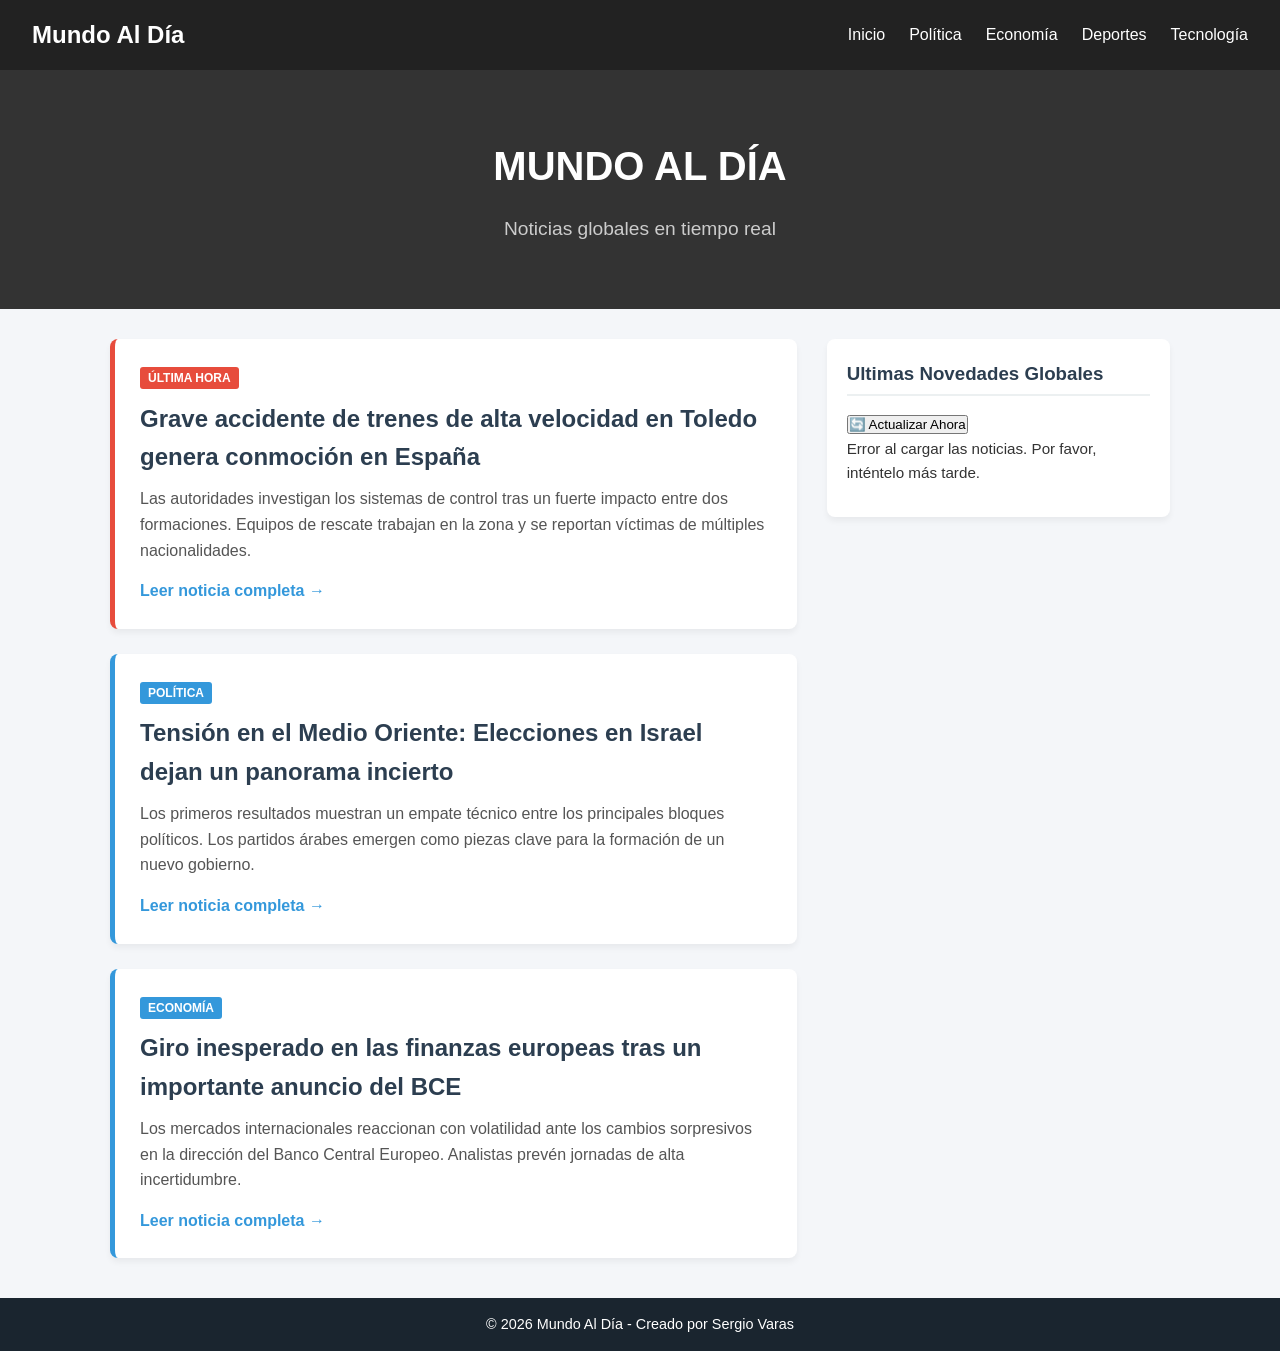
==== index.html @ 0098639f "ok" ====
<!DOCTYPE html>
<html lang="es">
<head>
    <meta charset="UTF-8">
    <meta name="viewport" content="width=device-width, initial-scale=1.0">
    <title>Mundo Al Día | Noticias Globales</title>
    <link rel="stylesheet" href="style/noticias.css">
</head>
<body>

    <header>
        <nav class="navbar">
            <div class="logo">Mundo Al Día</div>
            <input type="checkbox" id="menu-check">
            
            <label for="menu-check" class="menu-toggle">
            <span></span>
            <span></span>
            <span></span>
            </label>
            <ul class="nav-links" >
                <li><a href="#">Inicio</a></li>
                <li><a href="#">Política</a></li>
                <li><a href="#">Economía</a></li>
                <li><a href="#">Deportes</a></li>
                <li><a href="#">Tecnología</a></li>
            </ul>
        </nav>
        <div class="header-content">
            <h1>MUNDO AL DÍA</h1>
            <p>Noticias globales en tiempo real</p>
        </div>
    </header>

    <div class="container">
        <!-- Columna de Noticias Principales -->
        <main class="main-news">
            
            <!-- Noticia 1 -->
            <article class="card urgent">
                <span class="badge red">Última Hora</span>
                <h2>Grave accidente de trenes de alta velocidad en Toledo genera conmoción en España</h2>
                <p>Las autoridades investigan los sistemas de control tras un fuerte impacto entre dos formaciones. Equipos de rescate trabajan en la zona y se reportan víctimas de múltiples nacionalidades.</p>
                <a href="#" class="read-more">Leer noticia completa →</a>
            </article>

            <!-- Noticia 2 -->
            <article class="card">
                <span class="badge">Política</span>
                <h2>Tensión en el Medio Oriente: Elecciones en Israel dejan un panorama incierto</h2>
                <p>Los primeros resultados muestran un empate técnico entre los principales bloques políticos. Los partidos árabes emergen como piezas clave para la formación de un nuevo gobierno.</p>
                <a href="#" class="read-more">Leer noticia completa →</a>
            </article>

            <!-- Noticia 3 -->
            <article class="card">
                <span class="badge">Economía</span>
                <h2>Giro inesperado en las finanzas europeas tras un importante anuncio del BCE</h2>
                <p>Los mercados internacionales reaccionan con volatilidad ante los cambios sorpresivos en la dirección del Banco Central Europeo. Analistas prevén jornadas de alta incertidumbre.</p>
                <a href="#" class="read-more">Leer noticia completa →</a>
            </article>

        </main>

        <!-- Barra Lateral -->
        <sidebar>
            <h3>Ultimas Novedades Globales</h3>
            <!-- El botón que activa la función manual en el JS -->
            <button id="refresh-news" class="btn-refresh">🔄 Actualizar Ahora</button>
    
           <!-- La lista vacía donde el JS inyectará las noticias automáticamente -->
           <ul id="live-news-feed">
            <li class="loading">• Sincronizando con agencias de noticias en tiempo real...</li>
           </ul>
        </sidebar>
    </div>

    <footer>
        <p>&copy; 2026 Mundo Al Día -  Creado por  Sergio Varas</p>
    </footer>
    <script src="javaScript/noticias.js"></script>
</body>
</html>
---- style/noticias.css ----
/* Estilos Generales */
        * {
            box-sizing: border-box;
            margin: 0;
            padding: 0;
        }
        body {
            font-family: 'Segoe UI', Tahoma, Geneva, Verdana, sans-serif;
            line-height: 1.6;
            background-color: #f4f6f9;
            color: #333;
        }
        .navbar {
            display: flex;
            justify-content: space-between;
            align-items: center;
            background-color: #222;
            color: #fff;
            padding: 1rem 2rem;
            position: relative;
            z-index: 10; 
        }
        .logo{
            font-size:1.5rem;
            font-weight:bold;
        }
        .nav-links {
            display: flex;
            list-style:none;
            gap: 1.5rem;
        }
        .nav-links a {
            color:#fff;
            text-decoration: none;
            font-weight: 500;
            transition: color 0.3s ease;
        }
        .nav-links a:hover {
            color: #3498db;
        }
        #menu-check {
            display: none;
        }
        .menu-toggle {
            display: none;

        }
        @media (max-width: 768px){
            .menu-toggle{
                display:flex;
                flex-direction: column;
                justify-content: space-between;
                width: 30px;
                height:21px;
                cursor:pointer; 
                z-index:20;
                color:#fff;
            }
            .menu-toggle span{
                display:block;
                height:3px;
                width:100%;
                background:#fff !important;
                border-radius:3px;
                transition: transform 0.3s ease, opacity 0.3s ease;
                transform-origin: left center;
            }
            /* animacion de hambuersa*/
            #menu-check:checked  ~ .menu-toggle span:nth-child(2) {
                opacity: 0;
                transform: scale(0);
            }
            #menu-check:checked  ~ .menu-toggle span:nth-child(1) {
                transform: rotate(45deg) translate(2px, -1px);
            }
            #menu-check:checked  ~ .menu-toggle span:nth-child(3) {
                transform: rotate(-45deg) translate(2px, 1px);
            }
            /*--- despliege swl mwnu---*/
            .nav-links {
                position: absolute;
                top: 100%;
                left: 0;
                width: 100%;
                background-color: hsl(0, 66%, 51%);
                flex-direction:column;
                align-items:center;
                max-height:0;
                overflow: hidden;
                transition: max-height 0.4s ease-in-out;
            }
            .nav-links li {
                margin:1.5rem 0;
            }
            #menu-check:checked ~ .nav-links {
                max-height: 350px; /* Ajusta según la cantidad de enlaces */
            }
            .container {
                grid-template-columns: 1fr; /* Cambia a una sola columna en pantallas pequeñas */

            }
        }
        /* Estilos para contenedor del titulo y parrafo*/
        .header-content {
            display:flex;
            flex-direction:column;
            justify-content:center;
            align-items:center;
            text-align:center;
        
        /* Espaciado y dimension*/
            padding: 4rem 2rem;
            background-color: #333;
            color: #fff;

        }
        /* Estilos especificos para el titulo*/
        .header-content h1 {
            font-size: 2.5rem;
            margin-bottom: 1rem;
            font-weight:700;
        }
        .header-content p{
            font-size: 1.2rem;
            max-width: 600px;
            line-height: 1.6;
            color:#ccc;
        }
        @media (max-width: 768px) {
            .header-content h1 {
                font-size: 2rem;
            }
            .header-content p {
                font-size: 1rem;
            }
        }
        /* Contenedor Principal */
        .container {
            max-width: 1100px;
            margin: 30px auto;
            padding: 0 20px;
            display: grid;
            grid-template-columns: 2fr 1fr;
            gap: 30px;
        }

        /* Sección de Noticias */
        .main-news {
            display: flex;
            flex-direction: column;
            gap: 25px;
        }
        .card {
            background: #fff;
            padding: 25px;
            border-radius: 8px;
            box-shadow: 0 4px 6px rgba(0,0,0,0.05);
            border-left: 5px solid #3498db;
        }
        .card.urgent {
            border-left-color: #e74c3c;
        }
        .badge {
            background-color: #3498db;
            color: white;
            padding: 4px 8px;
            font-size: 0.75rem;
            text-transform: uppercase;
            font-weight: bold;
            border-radius: 3px;
        }
        .badge.red { background-color: #e74c3c; }
        .card h2 {
            margin: 10px 0;
            font-size: 1.5rem;
            color: #2c3e50;
        }
        .card p {
            color: #555;
            margin-bottom: 15px;
        }
        .read-more {
            display: inline-block;
            color: #3498db;
            text-decoration: none;
            font-weight: bold;
        }
        .read-more:hover {
            text-decoration: underline;
        }

        /* Barra Lateral (Sidebar) */
        sidebar {
            background: #fff;
            padding: 20px;
            border-radius: 8px;
            box-shadow: 0 4px 6px rgba(0,0,0,0.05);
            height: fit-content;
        }
        sidebar h3 {
            color: #2c3e50;
            margin-bottom: 15px;
            border-bottom: 2px solid #ecf0f1;
            padding-bottom: 5px;
        }
        sidebar ul {
            list-style: none;
        }
        sidebar li {
            margin-bottom: 12px;
            font-size: 0.95rem;
        }
        sidebar a {
            color: #333;
            text-decoration: none;
        }
        sidebar a:hover {
            color: #e74c3c;
        }

        /* Pie de página */
        footer {
            background-color: #1a252f;
            color: #fff;
            text-align: center;
            padding: 15px;
            margin-top: 40px;
            font-size: 0.9rem;
        }

        /* Adaptación para Celulares */
        @media (max-width: 768px) {
            .container {
                grid-template-columns: 1fr;
            }
        }
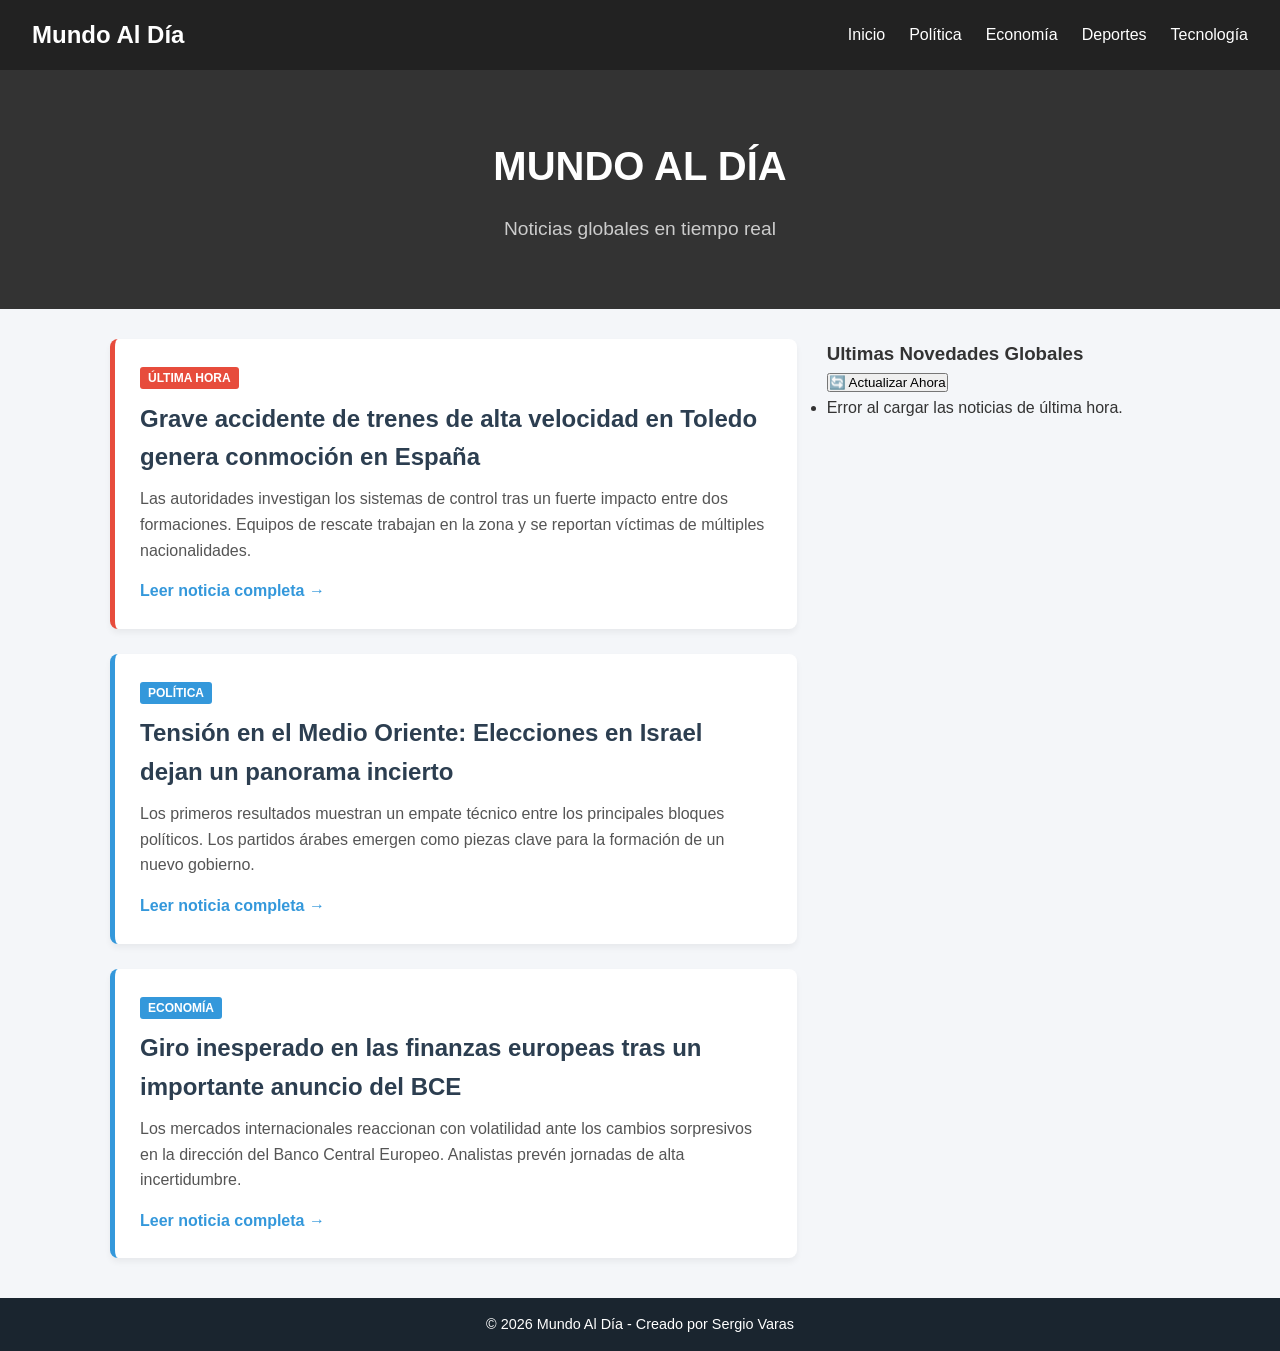
==== commit bf55c81f: "ok" ====
--- a/index.html
+++ b/index.html
@@ -63,7 +63,7 @@
         </main>
 
         <!-- Barra Lateral -->
-        <sidebar>
+        <aside  >
             <h3>Ultimas Novedades Globales</h3>
             <!-- El botón que activa la función manual en el JS -->
             <button id="refresh-news" class="btn-refresh">🔄 Actualizar Ahora</button>
@@ -72,7 +72,7 @@
            <ul id="live-news-feed">
             <li class="loading">• Sincronizando con agencias de noticias en tiempo real...</li>
            </ul>
-        </sidebar>
+        </aside>
     </div>
 
     <footer>
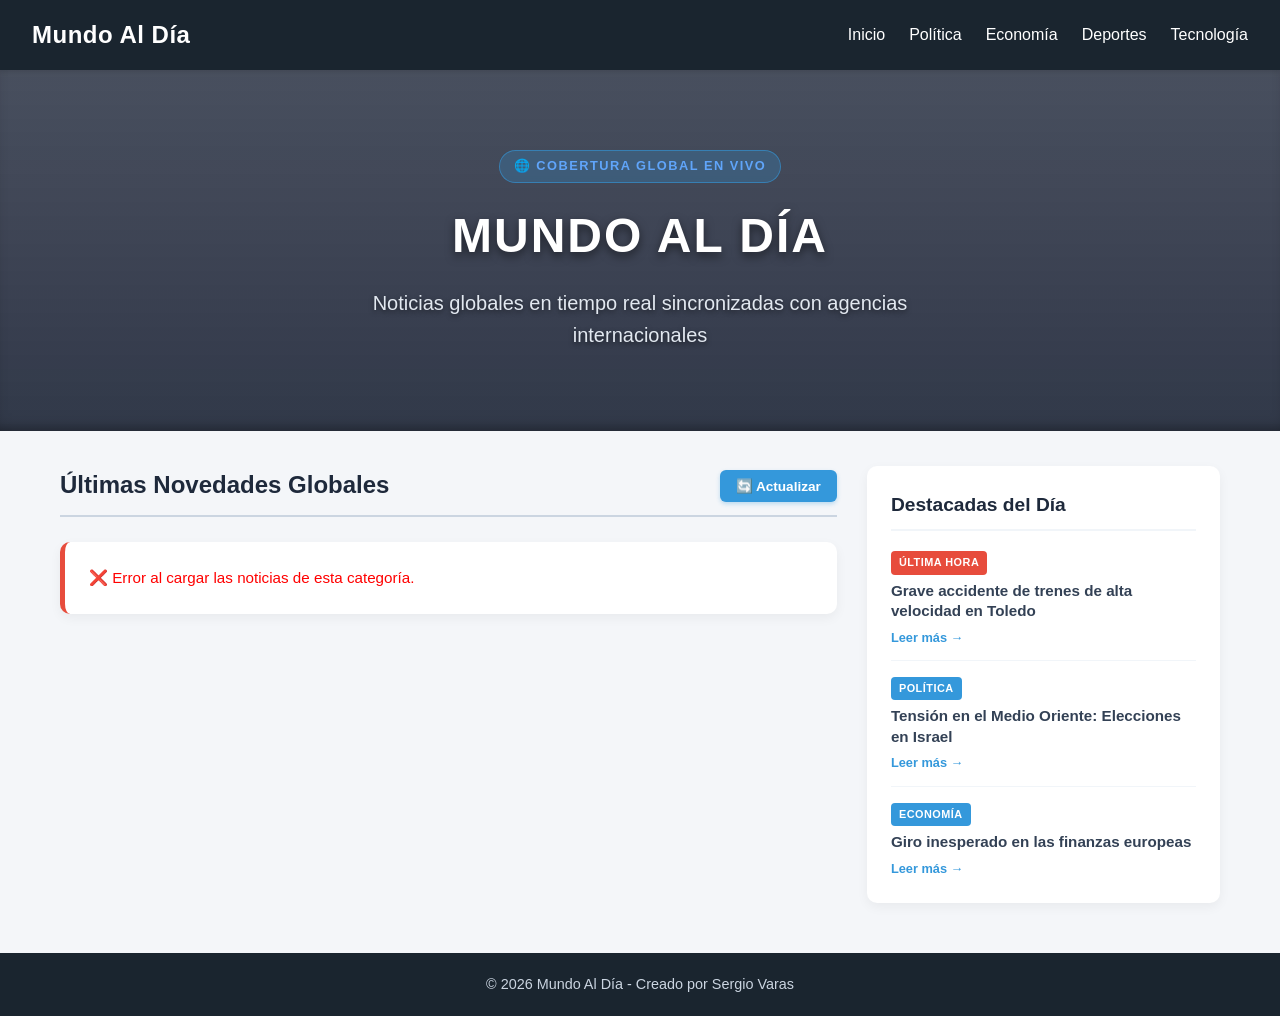
==== commit 9a715801: "nuevo diseño" ====
--- a/index.html
+++ b/index.html
@@ -14,70 +14,72 @@
             <input type="checkbox" id="menu-check">
             
             <label for="menu-check" class="menu-toggle">
-            <span></span>
-            <span></span>
-            <span></span>
+                <span></span>
+                <span></span>
+                <span></span>
             </label>
-            <ul class="nav-links" >
-                <li><a href="#">Inicio</a></li>
-                <li><a href="#">Política</a></li>
-                <li><a href="#">Economía</a></li>
-                <li><a href="#">Deportes</a></li>
-                <li><a href="#">Tecnología</a></li>
+            <ul class="nav-links">
+                <li><a href="#" class="nav-link" data-category="world">Inicio</a></li>
+                <li><a href="#"class="nav-link" data-category="politics">Política</a></li>
+                <li><a href="#"class="nav-link" data-category="business">Economía</a></li>
+                <li><a href="#"class="nav-link" data-category="sports">Deportes</a></li>
+                <li><a href="#"class="nav-link" data-category="technology">Tecnología</a></li>
             </ul>
         </nav>
         <div class="header-content">
+            <span class="header-badge">🌐 Cobertura Global en Vivo</span>
             <h1>MUNDO AL DÍA</h1>
-            <p>Noticias globales en tiempo real</p>
+            <p>Noticias globales en tiempo real sincronizadas con agencias internacionales</p>
         </div>
     </header>
 
     <div class="container">
-        <!-- Columna de Noticias Principales -->
+        <!-- COLUMNA PRINCIPAL: ÚLTIMAS NOVEDADES GLOBALES EN TIEMPO REAL (EN TARJETAS) -->
         <main class="main-news">
+            <div class="main-header-title">
+                <h2>Últimas Novedades Globales</h2>
+                <button id="refresh-news" class="btn-refresh">🔄 Actualizar</button>
+            </div>
+
+            <!-- El contenedor dinámico donde el JavaScript inyectará las tarjetas -->
+            <div id="live-news-feed" class="news-grid">
+                <div class="card loading-card">
+                    <p>🔄 Sincronizando con agencias de noticias en tiempo real...</p>
+                </div>
+            </div>
+        </main>
+
+        <!-- BARRA LATERAL (ASIDE): Noticias estáticas secundarias -->
+        <aside class="sidebar-secondary">
+            <h3>Destacadas del Día</h3>
             
-            <!-- Noticia 1 -->
-            <article class="card urgent">
+            <!-- Noticia Estática 1 -->
+            <article class="sidebar-card urgent">
                 <span class="badge red">Última Hora</span>
-                <h2>Grave accidente de trenes de alta velocidad en Toledo genera conmoción en España</h2>
-                <p>Las autoridades investigan los sistemas de control tras un fuerte impacto entre dos formaciones. Equipos de rescate trabajan en la zona y se reportan víctimas de múltiples nacionalidades.</p>
-                <a href="#" class="read-more">Leer noticia completa →</a>
+                <h4>Grave accidente de trenes de alta velocidad en Toledo</h4>
+                <a href="#" class="read-more-sm">Leer más →</a>
             </article>
 
-            <!-- Noticia 2 -->
-            <article class="card">
+            <!-- Noticia Estática 2 -->
+            <article class="sidebar-card">
                 <span class="badge">Política</span>
-                <h2>Tensión en el Medio Oriente: Elecciones en Israel dejan un panorama incierto</h2>
-                <p>Los primeros resultados muestran un empate técnico entre los principales bloques políticos. Los partidos árabes emergen como piezas clave para la formación de un nuevo gobierno.</p>
-                <a href="#" class="read-more">Leer noticia completa →</a>
+                <h4>Tensión en el Medio Oriente: Elecciones en Israel</h4>
+                <a href="#" class="read-more-sm">Leer más →</a>
             </article>
 
-            <!-- Noticia 3 -->
-            <article class="card">
+            <!-- Noticia Estática 3 -->
+            <article class="sidebar-card">
                 <span class="badge">Economía</span>
-                <h2>Giro inesperado en las finanzas europeas tras un importante anuncio del BCE</h2>
-                <p>Los mercados internacionales reaccionan con volatilidad ante los cambios sorpresivos en la dirección del Banco Central Europeo. Analistas prevén jornadas de alta incertidumbre.</p>
-                <a href="#" class="read-more">Leer noticia completa →</a>
+                <h4>Giro inesperado en las finanzas europeas</h4>
+                <a href="#" class="read-more-sm">Leer más →</a>
             </article>
-
-        </main>
-
-        <!-- Barra Lateral -->
-        <aside  >
-            <h3>Ultimas Novedades Globales</h3>
-            <!-- El botón que activa la función manual en el JS -->
-            <button id="refresh-news" class="btn-refresh">🔄 Actualizar Ahora</button>
-    
-           <!-- La lista vacía donde el JS inyectará las noticias automáticamente -->
-           <ul id="live-news-feed">
-            <li class="loading">• Sincronizando con agencias de noticias en tiempo real...</li>
-           </ul>
         </aside>
     </div>
 
     <footer>
-        <p>&copy; 2026 Mundo Al Día -  Creado por  Sergio Varas</p>
+        <p>&copy; 2026 Mundo Al Día - Creado por Sergio Varas</p>
     </footer>
+
     <script src="javaScript/noticias.js"></script>
 </body>
-</html>
+</html>
--- a/style/noticias.css
+++ b/style/noticias.css
@@ -1,236 +1,465 @@
-  /* Estilos Generales */
-        * {
-            box-sizing: border-box;
-            margin: 0;
-            padding: 0;
-        }
-        body {
-            font-family: 'Segoe UI', Tahoma, Geneva, Verdana, sans-serif;
-            line-height: 1.6;
-            background-color: #f4f6f9;
-            color: #333;
-        }
-        .navbar {
-            display: flex;
-            justify-content: space-between;
-            align-items: center;
-            background-color: #222;
-            color: #fff;
-            padding: 1rem 2rem;
-            position: relative;
-            z-index: 10; 
-        }
-        .logo{
-            font-size:1.5rem;
-            font-weight:bold;
-        }
-        .nav-links {
-            display: flex;
-            list-style:none;
-            gap: 1.5rem;
-        }
-        .nav-links a {
-            color:#fff;
-            text-decoration: none;
-            font-weight: 500;
-            transition: color 0.3s ease;
-        }
-        .nav-links a:hover {
-            color: #3498db;
-        }
-        #menu-check {
-            display: none;
-        }
-        .menu-toggle {
-            display: none;
-
-        }
-        @media (max-width: 768px){
-            .menu-toggle{
-                display:flex;
-                flex-direction: column;
-                justify-content: space-between;
-                width: 30px;
-                height:21px;
-                cursor:pointer; 
-                z-index:20;
-                color:#fff;
-            }
-            .menu-toggle span{
-                display:block;
-                height:3px;
-                width:100%;
-                background:#fff !important;
-                border-radius:3px;
-                transition: transform 0.3s ease, opacity 0.3s ease;
-                transform-origin: left center;
-            }
-            /* animacion de hambuersa*/
-            #menu-check:checked  ~ .menu-toggle span:nth-child(2) {
-                opacity: 0;
-                transform: scale(0);
-            }
-            #menu-check:checked  ~ .menu-toggle span:nth-child(1) {
-                transform: rotate(45deg) translate(2px, -1px);
-            }
-            #menu-check:checked  ~ .menu-toggle span:nth-child(3) {
-                transform: rotate(-45deg) translate(2px, 1px);
-            }
-            /*--- despliege swl mwnu---*/
-            .nav-links {
-                position: absolute;
-                top: 100%;
-                left: 0;
-                width: 100%;
-                background-color: hsl(0, 66%, 51%);
-                flex-direction:column;
-                align-items:center;
-                max-height:0;
-                overflow: hidden;
-                transition: max-height 0.4s ease-in-out;
-            }
-            .nav-links li {
-                margin:1.5rem 0;
-            }
-            #menu-check:checked ~ .nav-links {
-                max-height: 350px; /* Ajusta según la cantidad de enlaces */
-            }
-            .container {
-                grid-template-columns: 1fr; /* Cambia a una sola columna en pantallas pequeñas */
-
-            }
-        }
-        /* Estilos para contenedor del titulo y parrafo*/
-        .header-content {
-            display:flex;
-            flex-direction:column;
-            justify-content:center;
-            align-items:center;
-            text-align:center;
-        
-        /* Espaciado y dimension*/
-            padding: 4rem 2rem;
-            background-color: #333;
-            color: #fff;
-
-        }
-        /* Estilos especificos para el titulo*/
-        .header-content h1 {
-            font-size: 2.5rem;
-            margin-bottom: 1rem;
-            font-weight:700;
-        }
-        .header-content p{
-            font-size: 1.2rem;
-            max-width: 600px;
-            line-height: 1.6;
-            color:#ccc;
-        }
-        @media (max-width: 768px) {
-            .header-content h1 {
-                font-size: 2rem;
-            }
-            .header-content p {
-                font-size: 1rem;
-            }
-        }
-        /* Contenedor Principal */
-        .container {
-            max-width: 1100px;
-            margin: 30px auto;
-            padding: 0 20px;
-            display: grid;
-            grid-template-columns: 2fr 1fr;
-            gap: 30px;
-        }
-
-        /* Sección de Noticias */
-        .main-news {
-            display: flex;
-            flex-direction: column;
-            gap: 25px;
-        }
-        .card {
-            background: #fff;
-            padding: 25px;
-            border-radius: 8px;
-            box-shadow: 0 4px 6px rgba(0,0,0,0.05);
-            border-left: 5px solid #3498db;
-        }
-        .card.urgent {
-            border-left-color: #e74c3c;
-        }
-        .badge {
-            background-color: #3498db;
-            color: white;
-            padding: 4px 8px;
-            font-size: 0.75rem;
-            text-transform: uppercase;
-            font-weight: bold;
-            border-radius: 3px;
-        }
-        .badge.red { background-color: #e74c3c; }
-        .card h2 {
-            margin: 10px 0;
-            font-size: 1.5rem;
-            color: #2c3e50;
-        }
-        .card p {
-            color: #555;
-            margin-bottom: 15px;
-        }
-        .read-more {
-            display: inline-block;
-            color: #3498db;
-            text-decoration: none;
-            font-weight: bold;
-        }
-        .read-more:hover {
-            text-decoration: underline;
-        }
-
-        /* Barra Lateral (Sidebar) */
-        sidebar {
-            background: #fff;
-            padding: 20px;
-            border-radius: 8px;
-            box-shadow: 0 4px 6px rgba(0,0,0,0.05);
-            height: fit-content;
-        }
-        sidebar h3 {
-            color: #2c3e50;
-            margin-bottom: 15px;
-            border-bottom: 2px solid #ecf0f1;
-            padding-bottom: 5px;
-        }
-        sidebar ul {
-            list-style: none;
-        }
-        sidebar li {
-            margin-bottom: 12px;
-            font-size: 0.95rem;
-        }
-        sidebar a {
-            color: #333;
-            text-decoration: none;
-        }
-        sidebar a:hover {
-            color: #e74c3c;
-        }
-
-        /* Pie de página */
-        footer {
-            background-color: #1a252f;
-            color: #fff;
-            text-align: center;
-            padding: 15px;
-            margin-top: 40px;
-            font-size: 0.9rem;
-        }
-
-        /* Adaptación para Celulares */
-        @media (max-width: 768px) {
-            .container {
-                grid-template-columns: 1fr;
-            }
-        }+/* Estilos Generales */
+* {
+    box-sizing: border-box;
+    margin: 0;
+    padding: 0;
+}
+
+body {
+    font-family: 'Segoe UI', Tahoma, Geneva, Verdana, sans-serif;
+    line-height: 1.6;
+    background-color: #f4f6f9;
+    color: #333;
+}
+
+/* Navbar */
+.navbar {
+    display: flex;
+    justify-content: space-between;
+    align-items: center;
+    background-color: #1a252f;
+    color: #fff;
+    padding: 1rem 2rem;
+    position: relative;
+    z-index: 10;
+    box-shadow: 0 2px 4px rgba(0,0,0,0.1);
+}
+
+.logo {
+    font-size: 1.5rem;
+    font-weight: bold;
+    letter-spacing: 0.5px;
+}
+
+.nav-links {
+    display: flex;
+    list-style: none;
+    gap: 1.5rem;
+}
+
+.nav-links a {
+    color: #fff;
+    text-decoration: none;
+    font-weight: 500;
+    transition: color 0.3s ease;
+}
+
+.nav-links a:hover {
+    color: #3498db;
+}
+
+#menu-check {
+    display: none;
+}
+
+.menu-toggle {
+    display: none;
+}
+
+/* Header Content con imagen de fondo del Mundo */
+.header-content {
+    display: flex;
+    flex-direction: column;
+    justify-content: center;
+    align-items: center;
+    text-align: center;
+    padding: 5rem 2rem;
+    
+    /* Imagen de fondo del mundo con capa oscura para legibilidad del texto */
+    background: linear-gradient(
+                    rgba(15, 23, 42, 0.75), 
+                    rgba(15, 23, 42, 0.85)
+                ), 
+                url('https://images.unsplash.com/photo-1614728894747-a83421e2b9c9?q=80&w=1600&auto=format&fit=crop') no-repeat center center/cover;
+    
+    color: #ffffff;
+    box-shadow: inset 0 -10px 15px -10px rgba(0, 0, 0, 0.5);
+    position: relative;
+}
+
+/* Efectos y tipografía del título principal */
+.header-content h1 {
+    font-size: 3rem;
+    margin-bottom: 0.8rem;
+    font-weight: 800;
+    letter-spacing: 2px;
+    text-transform: uppercase;
+    text-shadow: 0 4px 10px rgba(0, 0, 0, 0.5);
+}
+
+.header-content p {
+    font-size: 1.25rem;
+    max-width: 650px;
+    color: #e2e8f0;
+    font-weight: 300;
+    text-shadow: 0 2px 5px rgba(0, 0, 0, 0.5);
+}
+
+/* Marca o distintivo visual tipo portal de noticias internacional */
+.header-badge {
+    background: rgba(52, 152, 219, 0.25);
+    border: 1px solid rgba(52, 152, 219, 0.6);
+    color: #60a5fa;
+    padding: 5px 14px;
+    border-radius: 20px;
+    font-size: 0.8rem;
+    font-weight: 600;
+    text-transform: uppercase;
+    letter-spacing: 1.5px;
+    margin-bottom: 15px;
+    backdrop-filter: blur(4px);
+}
+
+/* Adaptación responsive para celulares */
+@media (max-width: 768px) {
+    .header-content {
+        padding: 3.5rem 1.5rem;
+    }
+    .header-content h1 {
+        font-size: 2.1rem;
+    }
+    .header-content p {
+        font-size: 1rem;
+    }
+}
+
+/* Contenedor Principal (Grid Layout) */
+.container {
+    max-width: 1200px;
+    margin: 35px auto;
+    padding: 0 20px;
+    display: grid;
+    grid-template-columns: 2.2fr 1fr;
+    gap: 30px;
+}
+
+/* Sección Principal (Últimas Novedades Globales) */
+.main-news {
+    display: flex;
+    flex-direction: column;
+    gap: 20px;
+}
+
+.main-header-title {
+    display: flex;
+    justify-content: space-between;
+    align-items: center;
+    border-bottom: 2px solid #cbd5e1;
+    padding-bottom: 10px;
+    margin-bottom: 5px;
+}
+
+.main-header-title h2 {
+    color: #1e293b;
+    font-size: 1.5rem;
+}
+
+/* Botón de Actualizar Moderno */
+.btn-refresh {
+    background-color: #3498db;
+    color: white;
+    border: none;
+    padding: 8px 16px;
+    border-radius: 6px;
+    cursor: pointer;
+    font-weight: 600;
+    font-size: 0.85rem;
+    transition: background 0.2s, transform 0.1s;
+    box-shadow: 0 2px 4px rgba(52, 152, 219, 0.3);
+}
+
+.btn-refresh:hover {
+    background-color: #2980b9;
+}
+
+.btn-refresh:active {
+    transform: scale(0.97);
+}
+
+/* Contenedor de Tarjetas Dinámicas (Grid interno) */
+.news-grid {
+    display: flex;
+    flex-direction: column;
+    gap: 20px;
+}
+
+/* Estilo Profesional de Tarjeta de Noticia */
+.card {
+    background: #fff;
+    padding: 24px;
+    border-radius: 10px;
+    box-shadow: 0 4px 12px rgba(0,0,0,0.05);
+    border-left: 5px solid #3498db;
+    transition: transform 0.2s ease, box-shadow 0.2s ease;
+    display: flex;
+    flex-direction: column;
+    gap: 12px;
+}
+
+.card:hover {
+    transform: translateY(-3px);
+    box-shadow: 0 6px 16px rgba(0,0,0,0.08);
+}
+
+.card.urgent {
+    border-left-color: #e74c3c;
+}
+
+.badge {
+    background-color: #3498db;
+    color: white;
+    padding: 4px 10px;
+    font-size: 0.7rem;
+    text-transform: uppercase;
+    font-weight: bold;
+    border-radius: 4px;
+    width: fit-content;
+    letter-spacing: 0.5px;
+}
+
+.badge.red { 
+    background-color: #e74c3c; 
+}
+
+.card h3, .card h2 {
+    font-size: 1.25rem;
+    color: #1e293b;
+    line-height: 1.4;
+}
+
+.card p {
+    color: #64748b;
+    font-size: 0.95rem;
+}
+
+.read-more {
+    display: inline-block;
+    color: #3498db;
+    text-decoration: none;
+    font-weight: 600;
+    font-size: 0.9rem;
+    margin-top: 4px;
+    transition: color 0.2s;
+}
+
+.read-more:hover {
+    color: #2980b9;
+    text-decoration: underline;
+}
+
+.loading-card {
+    text-align: center;
+    color: #64748b;
+    font-style: italic;
+    border-left-color: #94a3b8;
+}
+
+/* Barra Lateral Secundaria (Sidebar) */
+.sidebar-secondary {
+    background: #fff;
+    padding: 24px;
+    border-radius: 10px;
+    box-shadow: 0 4px 12px rgba(0,0,0,0.05);
+    height: fit-content;
+    display: flex;
+    flex-direction: column;
+    gap: 16px;
+}
+
+.sidebar-secondary h3 {
+    color: #1e293b;
+    font-size: 1.2rem;
+    border-bottom: 2px solid #f1f5f9;
+    padding-bottom: 8px;
+    margin-bottom: 4px;
+}
+
+.sidebar-card {
+    padding-bottom: 12px;
+    border-bottom: 1px solid #f1f5f9;
+    display: flex;
+    flex-direction: column;
+    gap: 6px;
+}
+
+.sidebar-card:last-child {
+    border-bottom: none;
+    padding-bottom: 0;
+}
+
+.sidebar-card h4 {
+    font-size: 0.95rem;
+    color: #334155;
+    line-height: 1.35;
+}
+
+.read-more-sm {
+    font-size: 0.8rem;
+    color: #3498db;
+    text-decoration: none;
+    font-weight: 600;
+}
+
+.read-more-sm:hover {
+    text-decoration: underline;
+}
+
+/* Pie de página */
+footer {
+    background-color: #1a252f;
+    color: #cbd5e1;
+    text-align: center;
+    padding: 20px;
+    margin-top: 50px;
+    font-size: 0.9rem;
+}
+
+/* Responsive para Celulares y Tablets */
+@media (max-width: 768px) {
+    .menu-toggle {
+        display: flex;
+        flex-direction: column;
+        justify-content: space-between;
+        width: 30px;
+        height: 21px;
+        cursor: pointer; 
+        z-index: 20;
+    }
+    .menu-toggle span {
+        display: block;
+        height: 3px;
+        width: 100%;
+        background: #fff;
+        border-radius: 3px;
+        transition: transform 0.3s ease, opacity 0.3s ease;
+        transform-origin: left center;
+    }
+    #menu-check:checked ~ .menu-toggle span:nth-child(2) {
+        opacity: 0;
+        transform: scale(0);
+    }
+    #menu-check:checked ~ .menu-toggle span:nth-child(1) {
+        transform: rotate(45deg) translate(2px, -1px);
+    }
+    #menu-check:checked ~ .menu-toggle span:nth-child(3) {
+        transform: rotate(-45deg) translate(2px, 1px);
+    }
+    .nav-links {
+        position: absolute;
+        top: 100%;
+        left: 0;
+        width: 100%;
+        background-color: #1a252f;
+        flex-direction: column;
+        align-items: center;
+        max-height: 0;
+        overflow: hidden;
+        transition: max-height 0.4s ease-in-out;
+        box-shadow: 0 4px 6px rgba(0,0,0,0.1);
+    }
+    .nav-links li {
+        margin: 1.2rem 0;
+    }
+    #menu-check:checked ~ .nav-links {
+        max-height: 300px;
+    }
+    .container {
+        grid-template-columns: 1fr;
+    }
+}
+/* Estilo Profesional de Tarjeta de Noticia con Imagen */
+.card {
+    background: #fff;
+    border-radius: 10px;
+    box-shadow: 0 4px 12px rgba(0,0,0,0.05);
+    border-left: 5px solid #3498db;
+    transition: transform 0.2s ease, box-shadow 0.2s ease;
+    display: flex;
+    overflow: hidden; /* Asegura que la imagen respete los bordes redondeados */
+    gap: 0;
+    margin-bottom: 20px;
+}
+
+.card:hover {
+    transform: translateY(-3px);
+    box-shadow: 0 6px 16px rgba(0,0,0,0.08);
+}
+
+.card.urgent {
+    border-left-color: #e74c3c;
+}
+
+/* Contenedor de la imagen de la noticia */
+.card-image {
+    width: 220px;
+    min-width: 220px;
+    height: 160px;
+    object-fit: cover; /* Evita que la imagen se deforme */
+    background-color: #e2e8f0; /* Color gris de fondo si carga lento */
+}
+
+/* Contenido de texto dentro de la tarjeta */
+.card-content {
+    padding: 20px;
+    display: flex;
+    flex-direction: column;
+    justify-content: space-between;
+    flex-grow: 1;
+    gap: 8px;
+}
+
+.badge {
+    background-color: #3498db;
+    color: white;
+    padding: 3px 8px;
+    font-size: 0.68rem;
+    text-transform: uppercase;
+    font-weight: bold;
+    border-radius: 4px;
+    width: fit-content;
+    letter-spacing: 0.5px;
+}
+
+.badge.red { 
+    background-color: #e74c3c; 
+}
+
+.card-content h3 {
+    font-size: 1.15rem;
+    color: #1e293b;
+    line-height: 1.35;
+}
+
+.card-content p {
+    color: #64748b;
+    font-size: 0.9rem;
+    display: -webkit-box;
+    -webkit-line-clamp: 2; /* Limita el texto a 2 líneas para que quede prolijo */
+    -webkit-box-orient: vertical;
+    overflow: hidden;
+}
+
+.read-more {
+    display: inline-block;
+    color: #3498db;
+    text-decoration: none;
+    font-weight: 600;
+    font-size: 0.85rem;
+    transition: color 0.2s;
+}
+
+.read-more:hover {
+    color: #2980b9;
+    text-decoration: underline;
+}
+
+/* Adaptación para celulares: La imagen pasa arriba y el texto abajo */
+@media (max-width: 600px) {
+    .card {
+        flex-direction: column;
+    }
+    .card-image {
+        width: 100%;
+        height: 180px;
+    }
+}
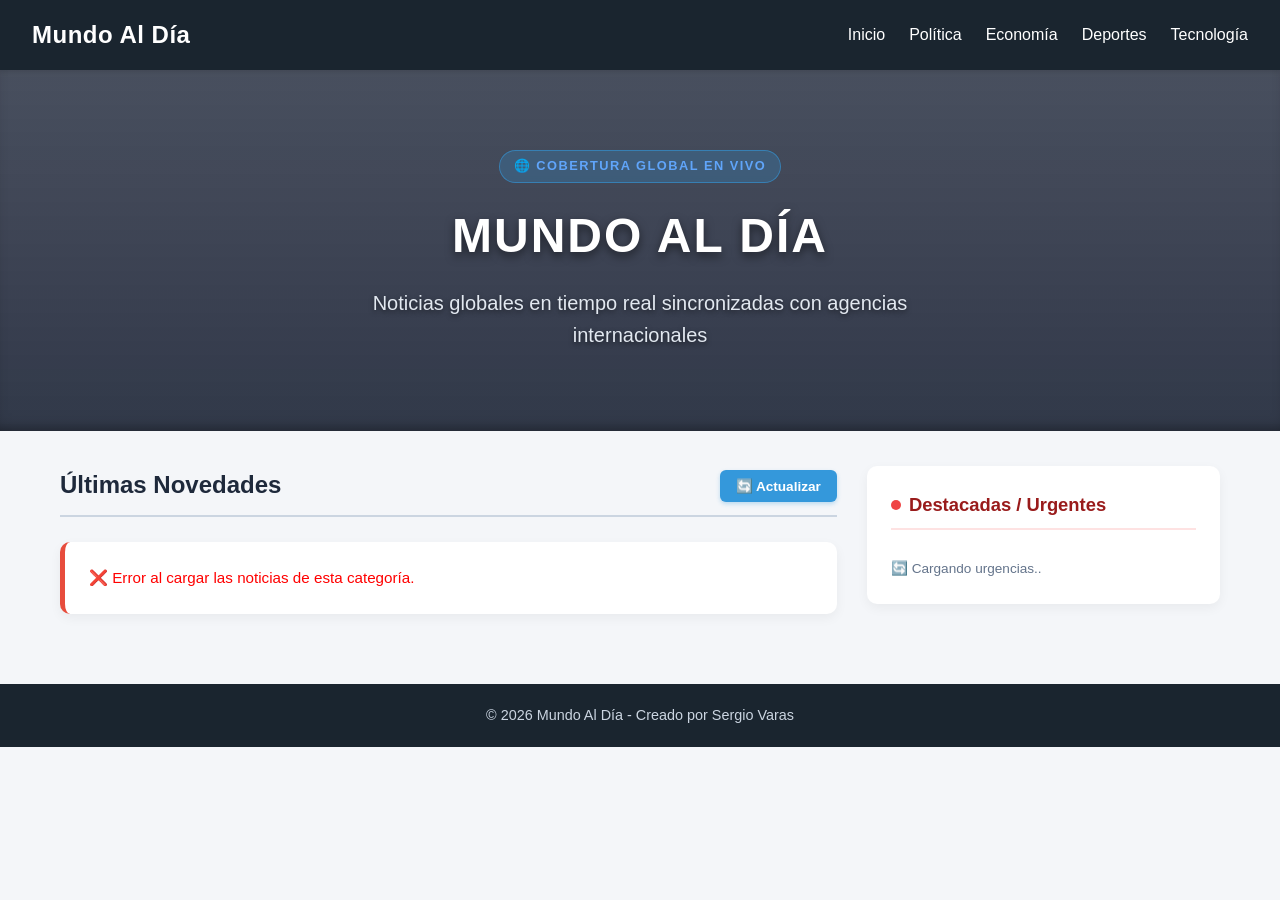
==== commit 809329ed: "ok" ====
--- a/index.html
+++ b/index.html
@@ -19,11 +19,11 @@
                 <span></span>
             </label>
             <ul class="nav-links">
-                <li><a href="#" class="nav-link" data-category="world">Inicio</a></li>
-                <li><a href="#"class="nav-link" data-category="politics">Política</a></li>
-                <li><a href="#"class="nav-link" data-category="business">Economía</a></li>
-                <li><a href="#"class="nav-link" data-category="sports">Deportes</a></li>
-                <li><a href="#"class="nav-link" data-category="technology">Tecnología</a></li>
+                <li><a href="index.html" class="nav-link" data-category="world">Inicio</a></li>
+                <li><a href="politics.html"class="nav-link" data-category="politics">Política</a></li>
+                <li><a href="politics.html"class="nav-link" data-category="business">Economía</a></li>
+                <li><a href="sports.html"class="nav-link" data-category="sports">Deportes</a></li>
+                <li><a href="technology.html"class="nav-link" data-category="technology">Tecnología</a></li>
             </ul>
         </nav>
         <div class="header-content">
@@ -37,7 +37,7 @@
         <!-- COLUMNA PRINCIPAL: ÚLTIMAS NOVEDADES GLOBALES EN TIEMPO REAL (EN TARJETAS) -->
         <main class="main-news">
             <div class="main-header-title">
-                <h2>Últimas Novedades Globales</h2>
+                <h2>Últimas Novedades </h2>
                 <button id="refresh-news" class="btn-refresh">🔄 Actualizar</button>
             </div>
 
@@ -51,28 +51,16 @@
 
         <!-- BARRA LATERAL (ASIDE): Noticias estáticas secundarias -->
         <aside class="sidebar-secondary">
-            <h3>Destacadas del Día</h3>
+            <div class="sidebar-header">
+                <span class="pulse-dot"></span>
+                <h3>Destacadas / Urgentes</h3>
+            </div>
             
-            <!-- Noticia Estática 1 -->
-            <article class="sidebar-card urgent">
-                <span class="badge red">Última Hora</span>
-                <h4>Grave accidente de trenes de alta velocidad en Toledo</h4>
-                <a href="#" class="read-more-sm">Leer más →</a>
-            </article>
-
-            <!-- Noticia Estática 2 -->
-            <article class="sidebar-card">
-                <span class="badge">Política</span>
-                <h4>Tensión en el Medio Oriente: Elecciones en Israel</h4>
-                <a href="#" class="read-more-sm">Leer más →</a>
-            </article>
-
-            <!-- Noticia Estática 3 -->
-            <article class="sidebar-card">
-                <span class="badge">Economía</span>
-                <h4>Giro inesperado en las finanzas europeas</h4>
-                <a href="#" class="read-more-sm">Leer más →</a>
-            </article>
+            <div id="urgent-newa-feed" class="sibebar-feed">
+                <div class="siber-card">
+                    <p style="font-size: 0.85rem; color: #64748b;">🔄 Cargando urgencias..</p>
+                </div>
+            </div>        
         </aside>
     </div>
 
--- a/style/noticias.css
+++ b/style/noticias.css
@@ -462,4 +462,75 @@
         width: 100%;
         height: 180px;
     }
+}
+/* Encabezado de la sección Urgentes */
+.sidebar-header {
+    display: flex;
+    align-items: center;
+    gap: 8px;
+    border-bottom: 2px solid #fee2e2;
+    padding-bottom: 8px;
+    margin-bottom: 12px;
+}
+
+.sidebar-header h3 {
+    color: #991b1b;
+    font-size: 1.15rem;
+    font-weight: 700;
+    margin: 0;
+    border: none;
+    padding: 0;
+}
+
+/* Punto indicador de 'EN VIVO / URGENTE' con pulso */
+.pulse-dot {
+    width: 10px;
+    height: 10px;
+    background-color: #ef4444;
+    border-radius: 50%;
+    box-shadow: 0 0 0 rgba(239, 68, 68, 0.4);
+    animation: pulse 1.5s infinite;
+}
+
+@keyframes pulse {
+    0% {
+        box-shadow: 0 0 0 0 rgba(239, 68, 68, 0.7);
+    }
+    70% {
+        box-shadow: 0 0 0 8px rgba(239, 68, 68, 0);
+    }
+    100% {
+        box-shadow: 0 0 0 0 rgba(239, 68, 68, 0);
+    }
+}
+
+/* Tarjeta Urgencia en la Sidebar */
+.sidebar-card {
+    padding: 12px 0;
+    border-bottom: 1px solid #f1f5f9;
+    display: flex;
+    flex-direction: column;
+    gap: 6px;
+}
+
+.sidebar-card:last-child {
+    border-bottom: none;
+}
+
+.sidebar-card h4 {
+    font-size: 0.9rem;
+    color: #1e293b;
+    line-height: 1.35;
+    font-weight: 600;
+}
+
+.sidebar-card .urgent-tag {
+    background-color: #fee2e2;
+    color: #991b1b;
+    font-size: 0.65rem;
+    font-weight: 700;
+    padding: 2px 6px;
+    border-radius: 3px;
+    width: fit-content;
+    text-transform: uppercase;
 }
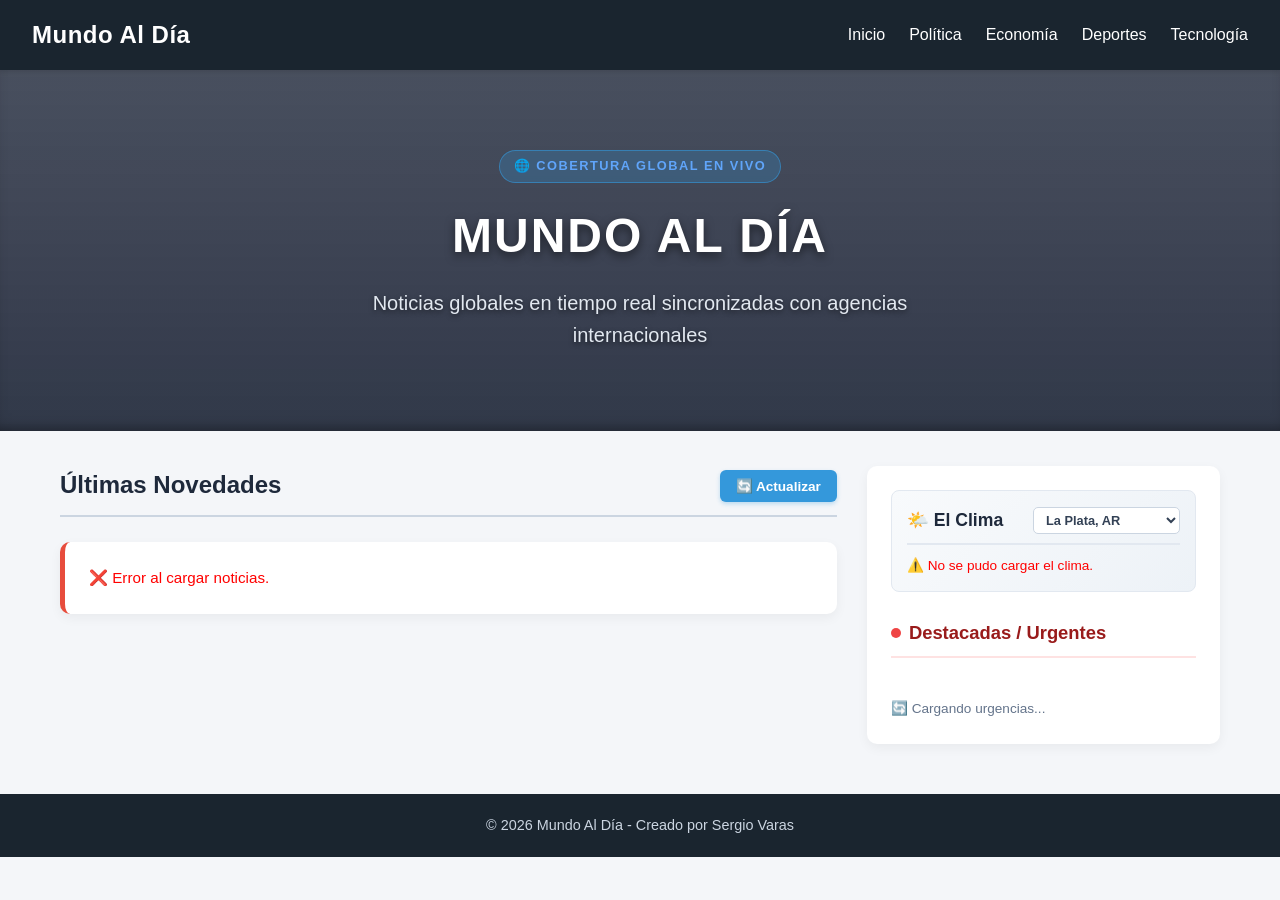
==== commit 1cf9de81: "ok se agrega clima y seccion de noticias urgente" ====
--- a/index.html
+++ b/index.html
@@ -19,11 +19,11 @@
                 <span></span>
             </label>
             <ul class="nav-links">
-                <li><a href="index.html" class="nav-link" data-category="world">Inicio</a></li>
-                <li><a href="politics.html"class="nav-link" data-category="politics">Política</a></li>
-                <li><a href="politics.html"class="nav-link" data-category="business">Economía</a></li>
-                <li><a href="sports.html"class="nav-link" data-category="sports">Deportes</a></li>
-                <li><a href="technology.html"class="nav-link" data-category="technology">Tecnología</a></li>
+                <li><a href="#" class="nav-link" data-category="world">Inicio</a></li>
+                <li><a href="#" class="nav-link" data-category="politics">Política</a></li>
+                <li><a href="#" class="nav-link" data-category="business">Economía</a></li>
+                <li><a href="#" class="nav-link" data-category="sports">Deportes</a></li>
+                <li><a href="#" class="nav-link" data-category="technology">Tecnología</a></li>
             </ul>
         </nav>
         <div class="header-content">
@@ -37,7 +37,7 @@
         <!-- COLUMNA PRINCIPAL: ÚLTIMAS NOVEDADES GLOBALES EN TIEMPO REAL (EN TARJETAS) -->
         <main class="main-news">
             <div class="main-header-title">
-                <h2>Últimas Novedades </h2>
+                <h2>Últimas Novedades</h2>
                 <button id="refresh-news" class="btn-refresh">🔄 Actualizar</button>
             </div>
 
@@ -49,18 +49,37 @@
             </div>
         </main>
 
-        <!-- BARRA LATERAL (ASIDE): Noticias estáticas secundarias -->
+        <!-- BARRA LATERAL (ASIDE): Destacadas / Urgentes -->
         <aside class="sidebar-secondary">
+            <div class="weather-widget">
+                <div class="weather-header">
+
+                    <h3>🌤️ El Clima</h3>
+            <!-- Selector de ciudad -->
+                   <select id="city-selector" class="city-select">
+                        <option value="-34.9214,-57.9545">La Plata, AR</option>
+                        <option value="-34.6037,-58.3816">Buenos Aires, AR</option>
+                        <option value="4.7110,-74.0721">Bogotá, CO</option>
+                        <option value="40.4168,-3.7038">Madrid, ES</option>
+                        <option value="13.6929,-89.2182">San Salvador, SV</option>
+                    </select>
+                </div>
+                <div id="weather-info" class="weather-body">
+                    <p style="font-size: 0.85rem; color: #64748b;">Cargando clima...</p>
+                </div>
+            </div>   
+            
             <div class="sidebar-header">
                 <span class="pulse-dot"></span>
                 <h3>Destacadas / Urgentes</h3>
             </div>
             
-            <div id="urgent-newa-feed" class="sibebar-feed">
-                <div class="siber-card">
-                    <p style="font-size: 0.85rem; color: #64748b;">🔄 Cargando urgencias..</p>
+            <!-- ID y clases corregidas -->
+            <div id="urgent-news-feed" class="sidebar-feed">
+                <div class="sidebar-card">
+                    <p style="font-size: 0.85rem; color: #64748b;">🔄 Cargando urgencias...</p>
                 </div>
-            </div>        
+            </div>         
         </aside>
     </div>
 
--- a/style/noticias.css
+++ b/style/noticias.css
@@ -533,4 +533,65 @@
     border-radius: 3px;
     width: fit-content;
     text-transform: uppercase;
+}
+/* Estilos para el Widget de Clima */
+.weather-widget {
+    background: linear-gradient(135deg, #f8fafc, #edf2f7);
+    border: 1px solid #e2e8f0;
+    border-radius: 8px;
+    padding: 15px;
+    margin-bottom: 10px;
+}
+
+.weather-header {
+    display: flex;
+    justify-content: space-between;
+    align-items: center;
+    border-bottom: 2px solid #e2e8f0;
+    padding-bottom: 8px;
+    margin-bottom: 10px;
+}
+
+.weather-header h3 {
+    margin: 0;
+    border: none;
+    padding: 0;
+    font-size: 1.1rem;
+    color: #1e293b;
+}
+
+.city-select {
+    background-color: #fff;
+    border: 1px solid #cbd5e1;
+    border-radius: 5px;
+    padding: 4px 8px;
+    font-size: 0.8rem;
+    color: #334155;
+    cursor: pointer;
+    font-weight: 600;
+}
+
+.weather-body {
+    display: flex;
+    flex-direction: column;
+    gap: 6px;
+    font-size: 0.9rem;
+    color: #334155;
+}
+
+.weather-main {
+    display: flex;
+    align-items: center;
+    justify-content: space-between;
+}
+
+.weather-temp {
+    font-size: 1.8rem;
+    font-weight: 700;
+    color: #0f172a;
+}
+
+.weather-desc {
+    font-weight: 600;
+    color: #475569;
 }
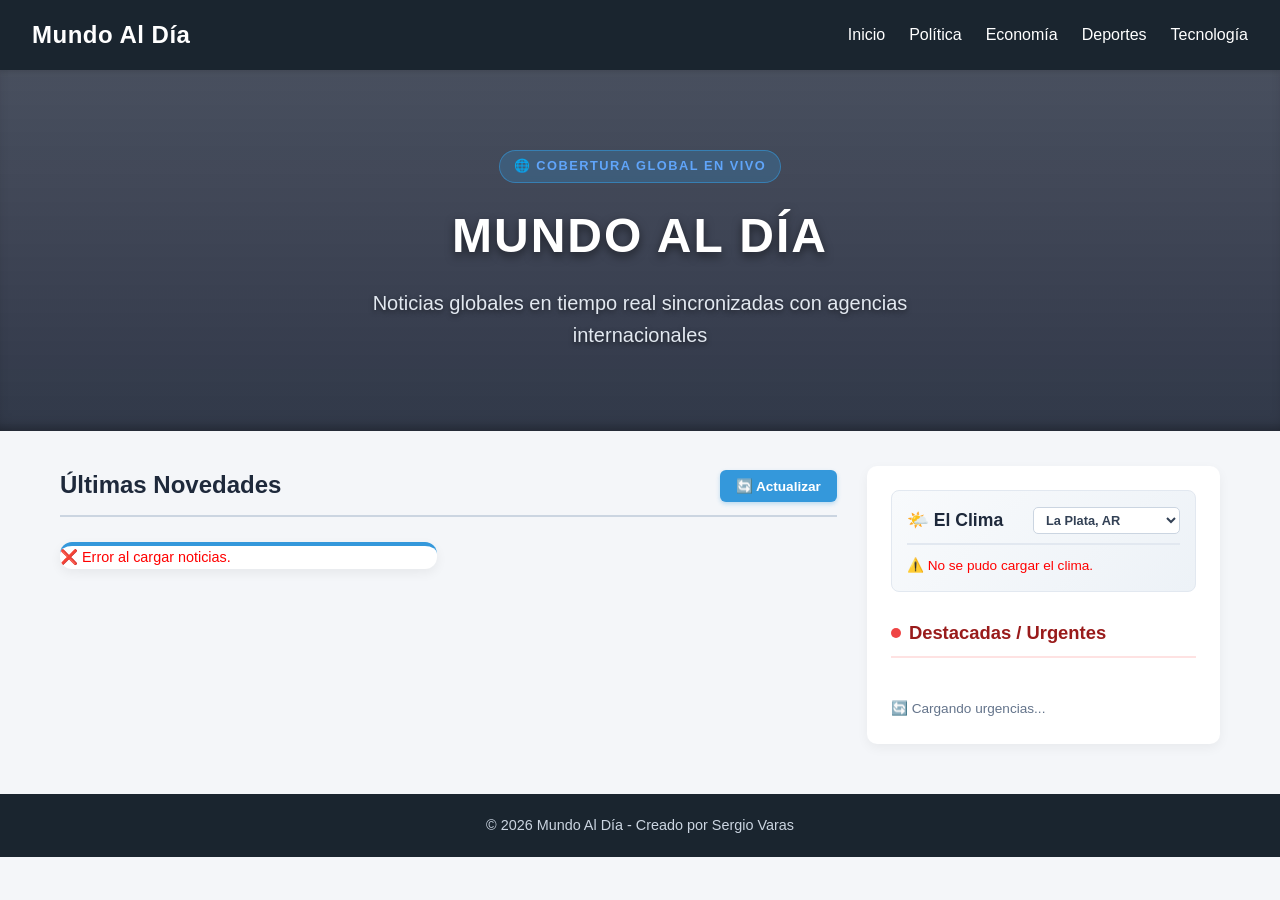
==== commit 47024dae: "ok news" ====
--- a/index.html
+++ b/index.html
@@ -5,6 +5,15 @@
     <meta name="viewport" content="width=device-width, initial-scale=1.0">
     <title>Mundo Al Día | Noticias Globales</title>
     <link rel="stylesheet" href="style/noticias.css">
+    <!-- === INICIO DE ETIQUETAS OPEN GRAPH PARA FACEBOOK === -->
+    <meta property="og:title" content="Full Noticia | Mantente informado al instante" />
+    <meta property="og:description" content="Explora las últimas noticias y titulares actualizados en tiempo real en nuestro portal web." />
+    <meta property="og:url" content="https://sergiovaras.github.io/Noticias/" />
+    <meta property="og:type" content="website" />
+    <meta property="og:image" content="https://sergiovaras.github.io/Noticias/image/img-portada1.jpg" />
+    <link rel="icon" href="data:image/svg+xml,<svg xmlns='http://www.w3.org/2000/svg' viewBox='0 0 100 100'><text y='.9em' font-size='90'>🌍</text></svg>">
+    <meta property="og:image:alt" content="Logo o portada de Full Noticia" />
+    <!-- === FIN DE ETIQUETAS OPEN GRAPH === -->
 </head>
 <body>
 
--- a/style/noticias.css
+++ b/style/noticias.css
@@ -64,20 +64,16 @@
     align-items: center;
     text-align: center;
     padding: 5rem 2rem;
-    
-    /* Imagen de fondo del mundo con capa oscura para legibilidad del texto */
     background: linear-gradient(
                     rgba(15, 23, 42, 0.75), 
                     rgba(15, 23, 42, 0.85)
                 ), 
                 url('https://images.unsplash.com/photo-1614728894747-a83421e2b9c9?q=80&w=1600&auto=format&fit=crop') no-repeat center center/cover;
-    
     color: #ffffff;
     box-shadow: inset 0 -10px 15px -10px rgba(0, 0, 0, 0.5);
     position: relative;
 }
 
-/* Efectos y tipografía del título principal */
 .header-content h1 {
     font-size: 3rem;
     margin-bottom: 0.8rem;
@@ -95,7 +91,6 @@
     text-shadow: 0 2px 5px rgba(0, 0, 0, 0.5);
 }
 
-/* Marca o distintivo visual tipo portal de noticias internacional */
 .header-badge {
     background: rgba(52, 152, 219, 0.25);
     border: 1px solid rgba(52, 152, 219, 0.6);
@@ -108,19 +103,6 @@
     letter-spacing: 1.5px;
     margin-bottom: 15px;
     backdrop-filter: blur(4px);
-}
-
-/* Adaptación responsive para celulares */
-@media (max-width: 768px) {
-    .header-content {
-        padding: 3.5rem 1.5rem;
-    }
-    .header-content h1 {
-        font-size: 2.1rem;
-    }
-    .header-content p {
-        font-size: 1rem;
-    }
 }
 
 /* Contenedor Principal (Grid Layout) */
@@ -176,40 +158,58 @@
     transform: scale(0.97);
 }
 
-/* Contenedor de Tarjetas Dinámicas (Grid interno) */
+/* Contenedor de Tarjetas en 2 Columnas */
 .news-grid {
-    display: flex;
-    flex-direction: column;
-    gap: 20px;
-}
-
-/* Estilo Profesional de Tarjeta de Noticia */
+    display: grid;
+    grid-template-columns: repeat(2, minmax(0, 1fr));
+    gap: 22px;
+}
+
+/* Tarjeta Vertical Llamativa para Grid de 2 Columnas */
 .card {
     background: #fff;
-    padding: 24px;
-    border-radius: 10px;
-    box-shadow: 0 4px 12px rgba(0,0,0,0.05);
-    border-left: 5px solid #3498db;
-    transition: transform 0.2s ease, box-shadow 0.2s ease;
-    display: flex;
-    flex-direction: column;
-    gap: 12px;
+    border-radius: 12px;
+    box-shadow: 0 4px 12px rgba(0, 0, 0, 0.06);
+    border-top: 4px solid #3498db;
+    transition: transform 0.25s ease, box-shadow 0.25s ease;
+    display: flex;
+    flex-direction: column;
+    overflow: hidden;
 }
 
 .card:hover {
-    transform: translateY(-3px);
-    box-shadow: 0 6px 16px rgba(0,0,0,0.08);
+    transform: translateY(-5px);
+    box-shadow: 0 10px 22px rgba(15, 23, 42, 0.12);
 }
 
 .card.urgent {
-    border-left-color: #e74c3c;
+    border-top-color: #e74c3c;
+}
+
+/* Imagen superior uniforme */
+.card-image {
+    width: 100%;
+    height: 190px;
+    object-fit: cover;
+    background-color: #e2e8f0;
+    display: block;
+}
+
+/* Contenido interno */
+.card-content {
+    padding: 18px 20px 20px;
+    display: flex;
+    flex-direction: column;
+    justify-content: space-between;
+    flex-grow: 1;
+    gap: 10px;
 }
 
 .badge {
     background-color: #3498db;
     color: white;
-    padding: 4px 10px;
-    font-size: 0.7rem;
+    padding: 3px 9px;
+    font-size: 0.68rem;
     text-transform: uppercase;
     font-weight: bold;
     border-radius: 4px;
@@ -221,15 +221,21 @@
     background-color: #e74c3c; 
 }
 
-.card h3, .card h2 {
-    font-size: 1.25rem;
+.card-content h3,
+.card h2 {
+    font-size: 1.12rem;
     color: #1e293b;
-    line-height: 1.4;
-}
-
+    line-height: 1.38;
+}
+
+.card-content p,
 .card p {
     color: #64748b;
-    font-size: 0.95rem;
+    font-size: 0.9rem;
+    display: -webkit-box;
+    -webkit-line-clamp: 3;
+    -webkit-box-orient: vertical;
+    overflow: hidden;
 }
 
 .read-more {
@@ -237,8 +243,8 @@
     color: #3498db;
     text-decoration: none;
     font-weight: 600;
-    font-size: 0.9rem;
-    margin-top: 4px;
+    font-size: 0.88rem;
+    margin-top: auto;
     transition: color 0.2s;
 }
 
@@ -248,10 +254,11 @@
 }
 
 .loading-card {
+    grid-column: 1 / -1;
     text-align: center;
+    padding: 24px;
     color: #64748b;
     font-style: italic;
-    border-left-color: #94a3b8;
 }
 
 /* Barra Lateral Secundaria (Sidebar) */
@@ -274,8 +281,42 @@
     margin-bottom: 4px;
 }
 
+/* Encabezado de la sección Urgentes */
+.sidebar-header {
+    display: flex;
+    align-items: center;
+    gap: 8px;
+    border-bottom: 2px solid #fee2e2;
+    padding-bottom: 8px;
+    margin-bottom: 12px;
+}
+
+.sidebar-header h3 {
+    color: #991b1b;
+    font-size: 1.15rem;
+    font-weight: 700;
+    margin: 0;
+    border: none;
+    padding: 0;
+}
+
+.pulse-dot {
+    width: 10px;
+    height: 10px;
+    background-color: #ef4444;
+    border-radius: 50%;
+    box-shadow: 0 0 0 rgba(239, 68, 68, 0.4);
+    animation: pulse 1.5s infinite;
+}
+
+@keyframes pulse {
+    0% { box-shadow: 0 0 0 0 rgba(239, 68, 68, 0.7); }
+    70% { box-shadow: 0 0 0 8px rgba(239, 68, 68, 0); }
+    100% { box-shadow: 0 0 0 0 rgba(239, 68, 68, 0); }
+}
+
 .sidebar-card {
-    padding-bottom: 12px;
+    padding: 12px 0;
     border-bottom: 1px solid #f1f5f9;
     display: flex;
     flex-direction: column;
@@ -288,9 +329,21 @@
 }
 
 .sidebar-card h4 {
-    font-size: 0.95rem;
-    color: #334155;
+    font-size: 0.92rem;
+    color: #1e293b;
     line-height: 1.35;
+    font-weight: 600;
+}
+
+.sidebar-card .urgent-tag {
+    background-color: #fee2e2;
+    color: #991b1b;
+    font-size: 0.65rem;
+    font-weight: 700;
+    padding: 2px 6px;
+    border-radius: 3px;
+    width: fit-content;
+    text-transform: uppercase;
 }
 
 .read-more-sm {
@@ -302,6 +355,68 @@
 
 .read-more-sm:hover {
     text-decoration: underline;
+}
+
+/* Widget de Clima */
+.weather-widget {
+    background: linear-gradient(135deg, #f8fafc, #edf2f7);
+    border: 1px solid #e2e8f0;
+    border-radius: 8px;
+    padding: 15px;
+    margin-bottom: 10px;
+}
+
+.weather-header {
+    display: flex;
+    justify-content: space-between;
+    align-items: center;
+    border-bottom: 2px solid #e2e8f0;
+    padding-bottom: 8px;
+    margin-bottom: 10px;
+}
+
+.weather-header h3 {
+    margin: 0;
+    border: none;
+    padding: 0;
+    font-size: 1.1rem;
+    color: #1e293b;
+}
+
+.city-select {
+    background-color: #fff;
+    border: 1px solid #cbd5e1;
+    border-radius: 5px;
+    padding: 4px 8px;
+    font-size: 0.8rem;
+    color: #334155;
+    cursor: pointer;
+    font-weight: 600;
+}
+
+.weather-body {
+    display: flex;
+    flex-direction: column;
+    gap: 6px;
+    font-size: 0.9rem;
+    color: #334155;
+}
+
+.weather-main {
+    display: flex;
+    align-items: center;
+    justify-content: space-between;
+}
+
+.weather-temp {
+    font-size: 1.8rem;
+    font-weight: 700;
+    color: #0f172a;
+}
+
+.weather-desc {
+    font-weight: 600;
+    color: #475569;
 }
 
 /* Pie de página */
@@ -314,8 +429,23 @@
     font-size: 0.9rem;
 }
 
-/* Responsive para Celulares y Tablets */
+/* Responsive para Tablets y Celulares */
+@media (max-width: 900px) {
+    .container {
+        grid-template-columns: 1fr;
+    }
+}
+
 @media (max-width: 768px) {
+    .header-content {
+        padding: 3.5rem 1.5rem;
+    }
+    .header-content h1 {
+        font-size: 2.1rem;
+    }
+    .header-content p {
+        font-size: 1rem;
+    }
     .menu-toggle {
         display: flex;
         flex-direction: column;
@@ -363,235 +493,10 @@
     #menu-check:checked ~ .nav-links {
         max-height: 300px;
     }
-    .container {
+}
+
+@media (max-width: 600px) {
+    .news-grid {
         grid-template-columns: 1fr;
     }
-}
-/* Estilo Profesional de Tarjeta de Noticia con Imagen */
-.card {
-    background: #fff;
-    border-radius: 10px;
-    box-shadow: 0 4px 12px rgba(0,0,0,0.05);
-    border-left: 5px solid #3498db;
-    transition: transform 0.2s ease, box-shadow 0.2s ease;
-    display: flex;
-    overflow: hidden; /* Asegura que la imagen respete los bordes redondeados */
-    gap: 0;
-    margin-bottom: 20px;
-}
-
-.card:hover {
-    transform: translateY(-3px);
-    box-shadow: 0 6px 16px rgba(0,0,0,0.08);
-}
-
-.card.urgent {
-    border-left-color: #e74c3c;
-}
-
-/* Contenedor de la imagen de la noticia */
-.card-image {
-    width: 220px;
-    min-width: 220px;
-    height: 160px;
-    object-fit: cover; /* Evita que la imagen se deforme */
-    background-color: #e2e8f0; /* Color gris de fondo si carga lento */
-}
-
-/* Contenido de texto dentro de la tarjeta */
-.card-content {
-    padding: 20px;
-    display: flex;
-    flex-direction: column;
-    justify-content: space-between;
-    flex-grow: 1;
-    gap: 8px;
-}
-
-.badge {
-    background-color: #3498db;
-    color: white;
-    padding: 3px 8px;
-    font-size: 0.68rem;
-    text-transform: uppercase;
-    font-weight: bold;
-    border-radius: 4px;
-    width: fit-content;
-    letter-spacing: 0.5px;
-}
-
-.badge.red { 
-    background-color: #e74c3c; 
-}
-
-.card-content h3 {
-    font-size: 1.15rem;
-    color: #1e293b;
-    line-height: 1.35;
-}
-
-.card-content p {
-    color: #64748b;
-    font-size: 0.9rem;
-    display: -webkit-box;
-    -webkit-line-clamp: 2; /* Limita el texto a 2 líneas para que quede prolijo */
-    -webkit-box-orient: vertical;
-    overflow: hidden;
-}
-
-.read-more {
-    display: inline-block;
-    color: #3498db;
-    text-decoration: none;
-    font-weight: 600;
-    font-size: 0.85rem;
-    transition: color 0.2s;
-}
-
-.read-more:hover {
-    color: #2980b9;
-    text-decoration: underline;
-}
-
-/* Adaptación para celulares: La imagen pasa arriba y el texto abajo */
-@media (max-width: 600px) {
-    .card {
-        flex-direction: column;
-    }
-    .card-image {
-        width: 100%;
-        height: 180px;
-    }
-}
-/* Encabezado de la sección Urgentes */
-.sidebar-header {
-    display: flex;
-    align-items: center;
-    gap: 8px;
-    border-bottom: 2px solid #fee2e2;
-    padding-bottom: 8px;
-    margin-bottom: 12px;
-}
-
-.sidebar-header h3 {
-    color: #991b1b;
-    font-size: 1.15rem;
-    font-weight: 700;
-    margin: 0;
-    border: none;
-    padding: 0;
-}
-
-/* Punto indicador de 'EN VIVO / URGENTE' con pulso */
-.pulse-dot {
-    width: 10px;
-    height: 10px;
-    background-color: #ef4444;
-    border-radius: 50%;
-    box-shadow: 0 0 0 rgba(239, 68, 68, 0.4);
-    animation: pulse 1.5s infinite;
-}
-
-@keyframes pulse {
-    0% {
-        box-shadow: 0 0 0 0 rgba(239, 68, 68, 0.7);
-    }
-    70% {
-        box-shadow: 0 0 0 8px rgba(239, 68, 68, 0);
-    }
-    100% {
-        box-shadow: 0 0 0 0 rgba(239, 68, 68, 0);
-    }
-}
-
-/* Tarjeta Urgencia en la Sidebar */
-.sidebar-card {
-    padding: 12px 0;
-    border-bottom: 1px solid #f1f5f9;
-    display: flex;
-    flex-direction: column;
-    gap: 6px;
-}
-
-.sidebar-card:last-child {
-    border-bottom: none;
-}
-
-.sidebar-card h4 {
-    font-size: 0.9rem;
-    color: #1e293b;
-    line-height: 1.35;
-    font-weight: 600;
-}
-
-.sidebar-card .urgent-tag {
-    background-color: #fee2e2;
-    color: #991b1b;
-    font-size: 0.65rem;
-    font-weight: 700;
-    padding: 2px 6px;
-    border-radius: 3px;
-    width: fit-content;
-    text-transform: uppercase;
-}
-/* Estilos para el Widget de Clima */
-.weather-widget {
-    background: linear-gradient(135deg, #f8fafc, #edf2f7);
-    border: 1px solid #e2e8f0;
-    border-radius: 8px;
-    padding: 15px;
-    margin-bottom: 10px;
-}
-
-.weather-header {
-    display: flex;
-    justify-content: space-between;
-    align-items: center;
-    border-bottom: 2px solid #e2e8f0;
-    padding-bottom: 8px;
-    margin-bottom: 10px;
-}
-
-.weather-header h3 {
-    margin: 0;
-    border: none;
-    padding: 0;
-    font-size: 1.1rem;
-    color: #1e293b;
-}
-
-.city-select {
-    background-color: #fff;
-    border: 1px solid #cbd5e1;
-    border-radius: 5px;
-    padding: 4px 8px;
-    font-size: 0.8rem;
-    color: #334155;
-    cursor: pointer;
-    font-weight: 600;
-}
-
-.weather-body {
-    display: flex;
-    flex-direction: column;
-    gap: 6px;
-    font-size: 0.9rem;
-    color: #334155;
-}
-
-.weather-main {
-    display: flex;
-    align-items: center;
-    justify-content: space-between;
-}
-
-.weather-temp {
-    font-size: 1.8rem;
-    font-weight: 700;
-    color: #0f172a;
-}
-
-.weather-desc {
-    font-weight: 600;
-    color: #475569;
 }
